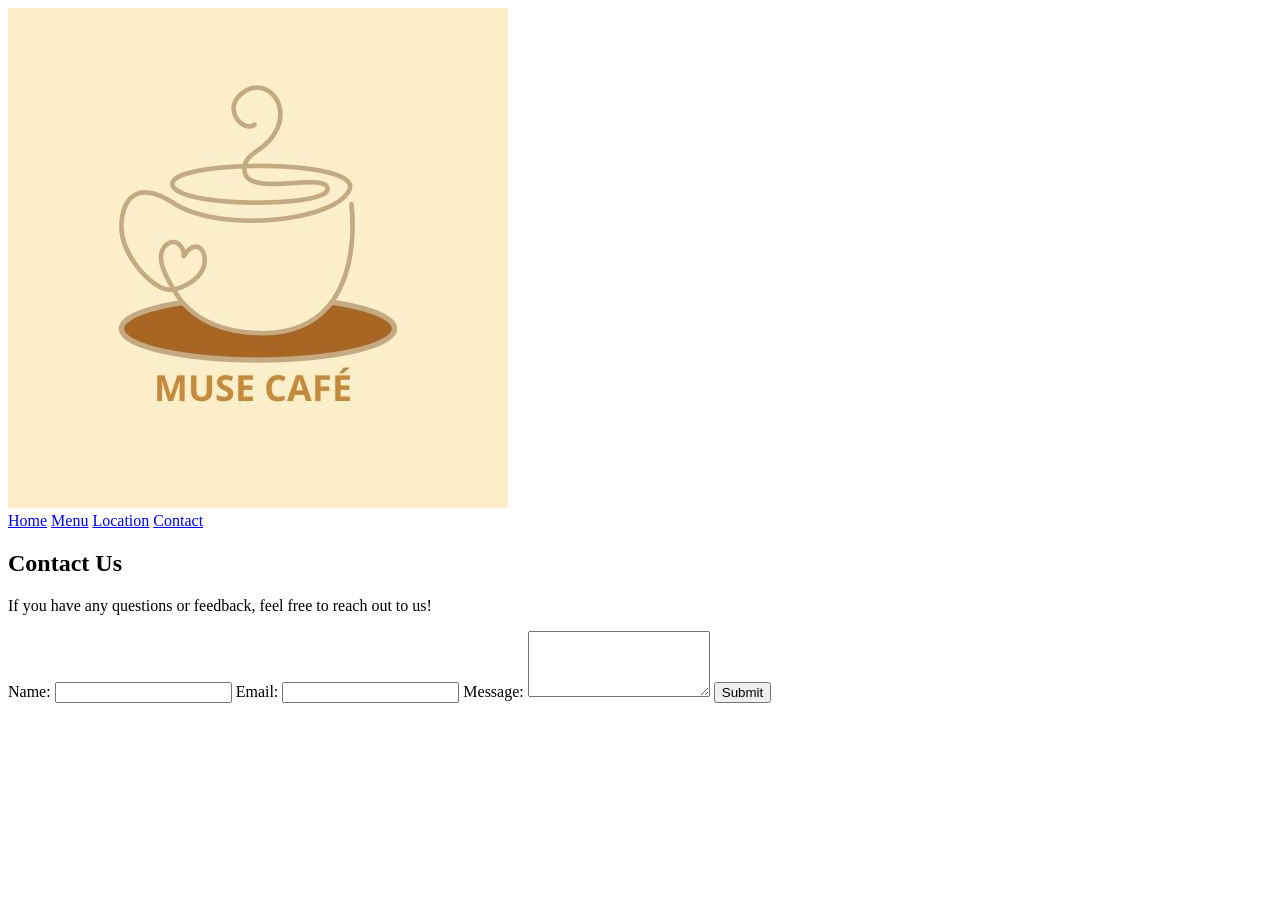
==== Contact.html @ 80cb1056 "Initial commit" ====
<!DOCTYPE html>
<html lang="en">

<head>
    <meta charset="UTF-8">
    <meta name="viewport" content="width=device-width, initial-scale=1.0">
    <title>Contact Us</title>
    <link rel="stylesheet" href="style.css">
</head>
 <header>
        <nav class="navbar">
            <div class="logo">
                <a href="index.html">
                    <img src="Images/Logo.jpg" alt="Muse Cafe Logo" />
                </a>
            </div>

            <div class="nav-links">
                <a href="index.html">Home</a>
                <a href="Menu.html">Menu</a>
                <a href="Locations.html">Location</a>
                <a href="Contact.html">Contact</a>
            </div>
        </nav>
    </header>

<body>

    <section class="contact-info">
        <h1>Contact Us</h1>
        <p>If you have any questions or feedback, feel free to reach out to us!</p>
       <form>
            <label for="name">Name:</label>
            <input type="text" id="name" name="name" required>

            <label for="email">Email:</label>
            <input type="email" id="email" name="email" required>

            <label for="message">Message:</label>
            <textarea id="message" name="message" rows="4" required></textarea>

            <button type="submit">Submit</button>
        </form>
</body>

</html>
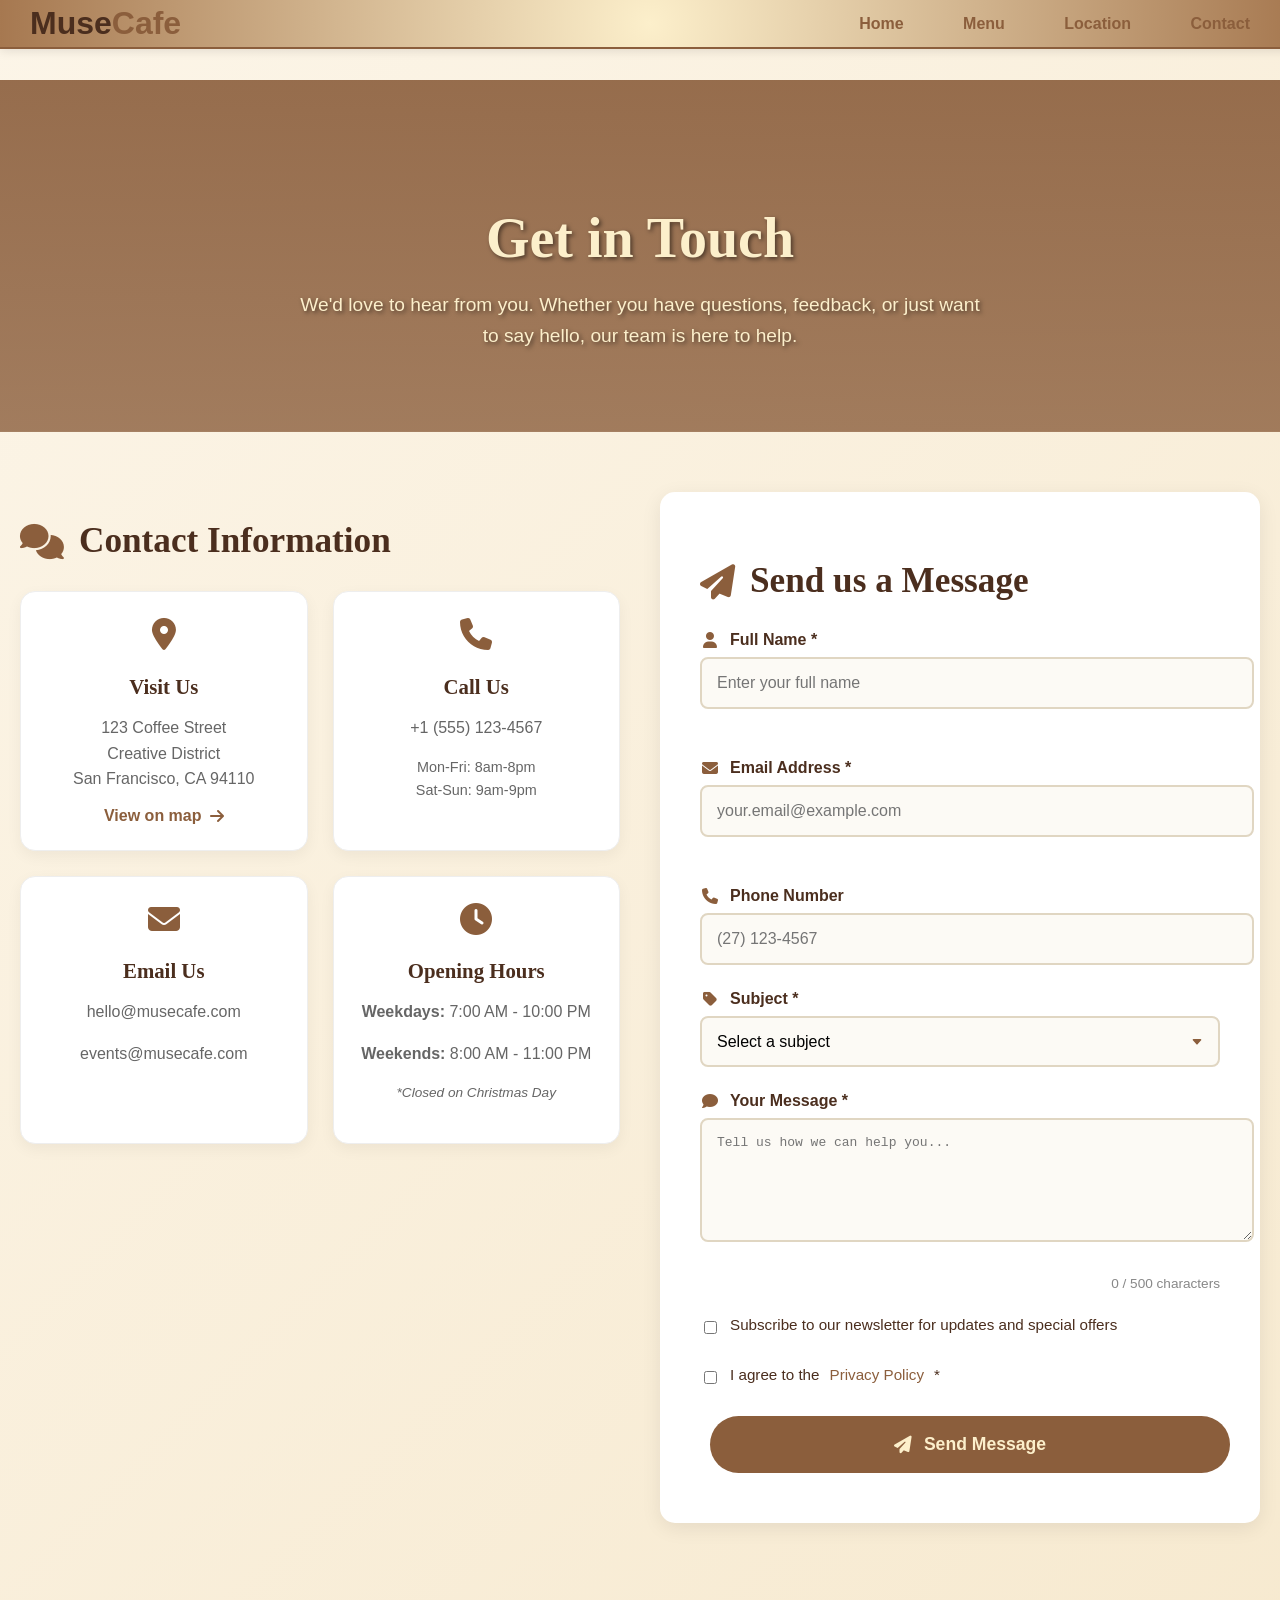
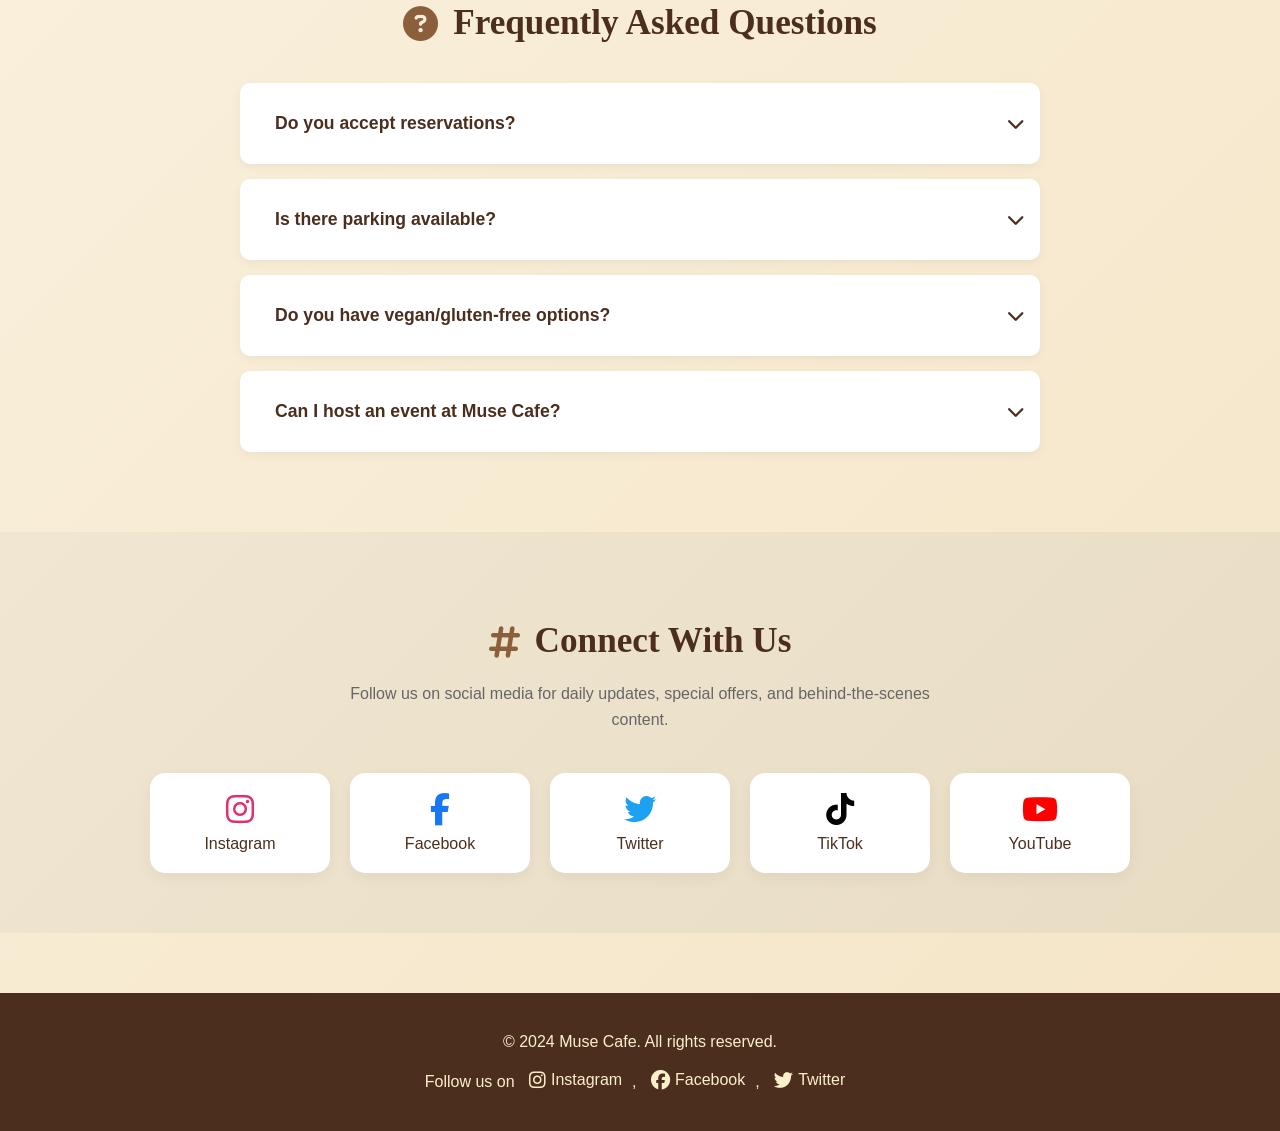
==== commit 682145a4: "contact" ====
--- a/Contact.html
+++ b/Contact.html
@@ -4,17 +4,19 @@
 <head>
     <meta charset="UTF-8">
     <meta name="viewport" content="width=device-width, initial-scale=1.0">
-    <title>Contact Us</title>
-    <link rel="stylesheet" href="style.css">
+    <title>Contact Us - Muse Cafe</title>
+    <link rel="stylesheet" href="css/style.css">
+    <link rel="stylesheet" href="css/contact.css">
+    <link rel="stylesheet" href="https://cdnjs.cloudflare.com/ajax/libs/font-awesome/6.4.0/css/all.min.css">
 </head>
- <header>
+
+<body>
+
+    <header>
         <nav class="navbar">
             <div class="logo">
-                <a href="index.html">
-                    <img src="Images/Logo.jpg" alt="Muse Cafe Logo" />
-                </a>
-            </div>
-
+                Muse<span>Cafe</span>
+            </div>
             <div class="nav-links">
                 <a href="index.html">Home</a>
                 <a href="Menu.html">Menu</a>
@@ -24,23 +26,253 @@
         </nav>
     </header>
 
-<body>
-
-    <section class="contact-info">
-        <h1>Contact Us</h1>
-        <p>If you have any questions or feedback, feel free to reach out to us!</p>
-       <form>
-            <label for="name">Name:</label>
-            <input type="text" id="name" name="name" required>
-
-            <label for="email">Email:</label>
-            <input type="email" id="email" name="email" required>
-
-            <label for="message">Message:</label>
-            <textarea id="message" name="message" rows="4" required></textarea>
-
-            <button type="submit">Submit</button>
-        </form>
+
+    <main class="contact-page">
+
+        <section class="contact-hero">
+            <div class="hero-content">
+                <h1>Get in Touch</h1>
+                <p>We'd love to hear from you. Whether you have questions, feedback, or just want to say hello, our team
+                    is here to help.</p>
+            </div>
+        </section>
+
+
+        <div class="contact-container">
+
+            <section class="contact-info">
+                <h2><i class="fas fa-comments"></i> Contact Information</h2>
+
+                <div class="info-grid">
+                    <div class="info-card">
+                        <div class="info-icon">
+                            <i class="fas fa-map-marker-alt"></i>
+                        </div>
+                        <div class="info-content">
+                            <h3>Visit Us</h3>
+                            <p>123 Coffee Street<br>Creative District<br>San Francisco, CA 94110</p>
+                            <a href="Locations.html" class="info-link">View on map <i
+                                    class="fas fa-arrow-right"></i></a>
+                        </div>
+                    </div>
+
+                    <div class="info-card">
+                        <div class="info-icon">
+                            <i class="fas fa-phone"></i>
+                        </div>
+                        <div class="info-content">
+                            <h3>Call Us</h3>
+                            <p>+1 (555) 123-4567</p>
+                            <p class="hours">Mon-Fri: 8am-8pm<br>Sat-Sun: 9am-9pm</p>
+                        </div>
+                    </div>
+
+                    <div class="info-card">
+                        <div class="info-icon">
+                            <i class="fas fa-envelope"></i>
+                        </div>
+                        <div class="info-content">
+                            <h3>Email Us</h3>
+                            <p>hello@musecafe.com</p>
+                            <p>events@musecafe.com</p>
+                        </div>
+                    </div>
+
+                    <div class="info-card">
+                        <div class="info-icon">
+                            <i class="fas fa-clock"></i>
+                        </div>
+                        <div class="info-content">
+                            <h3>Opening Hours</h3>
+                            <p><strong>Weekdays:</strong> 7:00 AM - 10:00 PM</p>
+                            <p><strong>Weekends:</strong> 8:00 AM - 11:00 PM</p>
+                            <p class="holiday-note">*Closed on Christmas Day</p>
+                        </div>
+                    </div>
+                </div>
+            </section>
+
+
+            <section class="contact-form-section">
+                <h2><i class="fas fa-paper-plane"></i> Send us a Message</h2>
+                <form id="contactForm" class="contact-form">
+                    <div class="form-group">
+                        <label for="name">
+                            <i class="fas fa-user"></i> Full Name *
+                        </label>
+                        <input type="text" id="name" name="name" required placeholder="Enter your full name">
+                        <div class="error-message" id="nameError"></div>
+                    </div>
+
+                    <div class="form-group">
+                        <label for="email">
+                            <i class="fas fa-envelope"></i> Email Address *
+                        </label>
+                        <input type="email" id="email" name="email" required placeholder="your.email@example.com">
+                        <div class="error-message" id="emailError"></div>
+                    </div>
+
+                    <div class="form-group">
+                        <label for="phone">
+                            <i class="fas fa-phone"></i> Phone Number
+                        </label>
+                        <input type="tel" id="phone" name="phone" placeholder="(27) 123-4567">
+                    </div>
+
+                    <div class="form-group">
+                        <label for="subject">
+                            <i class="fas fa-tag"></i> Subject *
+                        </label>
+                        <select id="subject" name="subject" required>
+                            <option value="" disabled selected>Select a subject</option>
+                            <option value="general">General Inquiry</option>
+                            <option value="feedback">Feedback & Suggestions</option>
+                            <option value="events">Event Booking</option>
+                            <option value="catering">Catering Services</option>
+                            <option value="partnership">Business Partnership</option>
+                            <option value="careers">Career Opportunities</option>
+                            <option value="other">Other</option>
+                        </select>
+                    </div>
+
+                    <div class="form-group">
+                        <label for="message">
+                            <i class="fas fa-comment"></i> Your Message *
+                        </label>
+                        <textarea id="message" name="message" rows="6" required
+                            placeholder="Tell us how we can help you..."></textarea>
+                        <div class="error-message" id="messageError"></div>
+                        <div class="char-count">
+                            <span id="charCount">0</span> / 500 characters
+                        </div>
+                    </div>
+
+                    <div class="form-group checkbox-group">
+                        <input type="checkbox" id="newsletter" name="newsletter">
+                        <label for="newsletter">
+                            Subscribe to our newsletter for updates and special offers
+                        </label>
+                    </div>
+
+                    <div class="form-group checkbox-group">
+                        <input type="checkbox" id="privacy" name="privacy" required>
+                        <label for="privacy">
+                            I agree to the <a href="privacy.html">Privacy Policy</a> *
+                        </label>
+                        <div class="error-message" id="privacyError"></div>
+                    </div>
+
+                    <button type="submit" class="submit-btn">
+                        <i class="fas fa-paper-plane"></i> Send Message
+                    </button>
+                </form>
+            </section>
+        </div>
+
+
+        <section class="faq-section">
+            <h2><i class="fas fa-question-circle"></i> Frequently Asked Questions</h2>
+            <div class="faq-container">
+                <div class="faq-item">
+                    <button class="faq-question">
+                        Do you accept reservations?
+                        <i class="fas fa-chevron-down"></i>
+                    </button>
+                    <div class="faq-answer">
+                        <p>Yes, we accept reservations for parties of 6 or more. For smaller groups, we operate on a
+                            first-come, first-served basis. You can make reservations by calling us or through our
+                            website.</p>
+                    </div>
+                </div>
+
+                <div class="faq-item">
+                    <button class="faq-question">
+                        Is there parking available?
+                        <i class="fas fa-chevron-down"></i>
+                    </button>
+                    <div class="faq-answer">
+                        <p>We have limited street parking available. There's also a paid parking garage two blocks away
+                            on Market Street. We recommend using public transportation or rideshare services.</p>
+                    </div>
+                </div>
+
+                <div class="faq-item">
+                    <button class="faq-question">
+                        Do you have vegan/gluten-free options?
+                        <i class="fas fa-chevron-down"></i>
+                    </button>
+                    <div class="faq-answer">
+                        <p>Absolutely! We offer a variety of vegan and gluten-free options. All our pastries have vegan
+                            alternatives, and we can modify most menu items to accommodate dietary restrictions.</p>
+                    </div>
+                </div>
+
+                <div class="faq-item">
+                    <button class="faq-question">
+                        Can I host an event at Muse Cafe?
+                        <i class="fas fa-chevron-down"></i>
+                    </button>
+                    <div class="faq-answer">
+                        <p>Yes! We host private events, book clubs, and business meetings. Please contact our events
+                            team at events@musecafe.com or call us to discuss your requirements.</p>
+                    </div>
+                </div>
+            </div>
+        </section>
+
+
+        <section class="social-section">
+            <h2><i class="fas fa-hashtag"></i> Connect With Us</h2>
+            <p>Follow us on social media for daily updates, special offers, and behind-the-scenes content.</p>
+            <div class="social-icons">
+                <a href="#" class="social-icon instagram">
+                    <i class="fab fa-instagram"></i>
+                    <span>Instagram</span>
+                </a>
+                <a href="#" class="social-icon facebook">
+                    <i class="fab fa-facebook-f"></i>
+                    <span>Facebook</span>
+                </a>
+                <a href="#" class="social-icon twitter">
+                    <i class="fab fa-twitter"></i>
+                    <span>Twitter</span>
+                </a>
+                <a href="#" class="social-icon tiktok">
+                    <i class="fab fa-tiktok"></i>
+                    <span>TikTok</span>
+                </a>
+                <a href="#" class="social-icon youtube">
+                    <i class="fab fa-youtube"></i>
+                    <span>YouTube</span>
+                </a>
+            </div>
+        </section>
+
+
+        <div id="successModal" class="modal">
+            <div class="modal-content">
+                <div class="modal-icon">
+                    <i class="fas fa-check-circle"></i>
+                </div>
+                <h3>Message Sent Successfully!</h3>
+                <p>Thank you for contacting Muse Cafe. We'll get back to you within 24-48 hours.</p>
+                <button class="modal-btn" id="closeModal">Close</button>
+            </div>
+        </div>
+    </main>
+
+
+    <footer>
+        <p>&copy; 2024 Muse Cafe. All rights reserved.</p>
+        <p class="social-links">
+            Follow us on
+            <a href="#"><i class="fab fa-instagram"></i> Instagram</a>,
+            <a href="#"><i class="fab fa-facebook"></i> Facebook</a>,
+            <a href="#"><i class="fab fa-twitter"></i> Twitter</a>
+        </p>
+    </footer>
+
+    <script src="js/contact.js"></script>
 </body>
 
 </html>
--- a/css/style.css
+++ b/css/style.css
@@ -0,0 +1,402 @@
+/* ===== Global Styles ===== */
+body {
+  background: radial-gradient(circle, #fcefcb, #8b5e3c);
+  font-family: "Arial", sans-serif;
+  margin: 0;
+  padding: 0;
+  text-align: center;
+  min-height: 100vh;
+  display: flex;
+  flex-direction: column;
+}
+
+/* ===== Header & Navigation ===== */
+.navbar {
+  background: radial-gradient(circle, #fcefcb, #a67850);
+  border-bottom: 2px solid #8b5e3c;
+  display: flex;
+  justify-content: space-between;
+  align-items: center;
+  padding: 5px 10px;
+  position: fixed;
+  top: 0;
+  width: 100%;
+  backdrop-filter: blur(4px);
+  z-index: 1000;
+  box-shadow: 0 2px 10px rgba(0, 0, 0, 0.1);
+}
+
+.logo {
+  font-size: 2em;
+  font-weight: bold;
+  color: #4b2e1e;
+  margin-left: 20px;
+}
+
+.logo span {
+  color: #8b5e3c;
+}
+
+.nav-links a {
+  color: #8b5e3c;
+  text-decoration: none;
+  margin-right: 25px;
+  padding: 10px 15px;
+  transition: all 0.3s ease;
+  font-weight: bold;
+  border-radius: 5px;
+}
+
+.nav-links a:hover {
+  background-color: #8b5e3c;
+  color: #fcefcb;
+}
+
+/* ===== Hero Section ===== */
+.background-image {
+  background-image: url("Images/CafeBackground.jpg");
+  background-size: cover;
+  background-position: center;
+  height: 70vh;
+  display: flex;
+  align-items: center;
+  justify-content: center;
+  margin-top: 70px;
+  position: relative;
+}
+
+.background-image::before {
+  content: "";
+  position: absolute;
+  top: 0;
+  left: 0;
+  right: 0;
+  bottom: 0;
+  background: rgba(0, 0, 0, 0.3);
+}
+
+.hero-content {
+  position: relative;
+  z-index: 1;
+  color: white;
+  text-shadow: 2px 2px 4px rgba(0, 0, 0, 0.5);
+}
+
+.hero-content h1 {
+  font-size: 3.5em;
+  margin-bottom: 20px;
+  color: #fcefcb;
+}
+
+.hero-content p {
+  font-size: 1.5em;
+  color: #fcefcb;
+}
+
+main {
+  flex: 1;
+}
+
+.body-content {
+  padding: 60px 20px;
+  max-width: 800px;
+  margin: 0 auto;
+}
+
+.body-content p {
+  font-size: 1.2em;
+  line-height: 1.8;
+  color: #4b2e1e;
+  margin-bottom: 40px;
+}
+
+.offers {
+  text-align: center;
+  padding: 80px 40px;
+  background-color: #fcefcb;
+}
+
+.offers h2 {
+  color: #8b5e3c;
+  font-size: 2.5em;
+  margin-bottom: 50px;
+  text-transform: uppercase;
+  letter-spacing: 2px;
+}
+
+.offer-container {
+  display: flex;
+  justify-content: center;
+  gap: 40px;
+  flex-wrap: wrap;
+  max-width: 1200px;
+  margin: 0 auto;
+}
+
+.offer-box {
+  background-color: #ffffff;
+  border: 2px solid #8b5e3c;
+  border-radius: 12px;
+  width: 300px;
+  padding: 20px;
+  text-align: center;
+  transition: all 0.3s ease;
+  box-shadow: 0 5px 15px rgba(0, 0, 0, 0.1);
+}
+
+.offer-box img {
+  width: 100%;
+  height: 200px;
+  object-fit: cover;
+  border-radius: 10px;
+  margin-bottom: 15px;
+}
+
+.offer-box:hover {
+  transform: translateY(-10px) scale(1.02);
+  box-shadow: 0 15px 30px rgba(0, 0, 0, 0.2);
+}
+
+.offer-box h3 {
+  color: #8b5e3c;
+  margin: 15px 0;
+  font-size: 1.5em;
+}
+
+.offer-box p {
+  color: #333;
+  font-size: 1em;
+  line-height: 1.6;
+  margin: 10px 0 20px;
+}
+
+.offer-box button {
+  background-color: #8b5e3c;
+  border: none;
+  border-radius: 5px;
+  color: #fcefcb;
+  cursor: pointer;
+  font-size: 16px;
+  font-weight: bold;
+  padding: 12px 25px;
+  transition: all 0.3s ease;
+  width: 100%;
+}
+
+.offer-box button:hover {
+  background-color: #a67850;
+  transform: translateY(-2px);
+}
+
+footer {
+  background-color: #4b2e1e;
+  color: #fcefcb;
+  padding: 30px 20px;
+  margin-top: auto;
+}
+
+footer p {
+  color: #fcefcb;
+  margin: 10px 0;
+}
+
+.social-links {
+  margin-top: 20px;
+}
+
+.social-links a {
+  color: #fcefcb;
+  text-decoration: none;
+  margin: 0 10px;
+  transition: color 0.3s ease;
+  display: inline-flex;
+  align-items: center;
+  gap: 5px;
+}
+
+.social-links a:hover {
+  color: #d6a727;
+}
+
+.social-links i {
+  font-size: 1.2em;
+}
+
+h1,
+h2,
+h3,
+h4,
+h5,
+h6 {
+  color: #4b2e1e;
+  font-family: "Georgia", serif;
+}
+
+h1 {
+  font-size: 3em;
+}
+
+h2 {
+  font-size: 2.5em;
+}
+
+h3 {
+  font-size: 1.8em;
+}
+
+button {
+  background-color: #8b5e3c;
+  border: none;
+  border-radius: 5px;
+  color: #fcefcb;
+  cursor: pointer;
+  font-size: 16px;
+  margin: 10px;
+  padding: 12px 25px;
+  transition: all 0.3s ease;
+  font-weight: bold;
+}
+
+button:hover {
+  background-color: #a67850;
+  transform: translateY(-2px);
+  box-shadow: 0 5px 15px rgba(0, 0, 0, 0.2);
+}
+
+.modal {
+  display: none;
+  position: fixed;
+  z-index: 2000;
+  padding-top: 60px;
+  left: 0;
+  top: 0;
+  width: 100%;
+  height: 100%;
+  background-color: rgba(0, 0, 0, 0.9);
+  animation: fadeIn 0.3s ease;
+}
+
+@keyframes fadeIn {
+  from {
+    opacity: 0;
+  }
+  to {
+    opacity: 1;
+  }
+}
+
+.modal-content {
+  margin: auto;
+  display: block;
+  max-width: 90%;
+  max-height: 80%;
+  border-radius: 10px;
+  box-shadow: 0 0 30px rgba(255, 255, 255, 0.1);
+  animation: zoomIn 0.3s ease;
+}
+
+@keyframes zoomIn {
+  from {
+    transform: scale(0.8);
+    opacity: 0;
+  }
+  to {
+    transform: scale(1);
+    opacity: 1;
+  }
+}
+
+.close {
+  position: absolute;
+  top: 20px;
+  right: 35px;
+  color: white;
+  font-size: 40px;
+  font-weight: bold;
+  cursor: pointer;
+  transition: color 0.3s ease;
+}
+
+.close:hover {
+  color: #8b5e3c;
+}
+
+@media (max-width: 768px) {
+  .navbar {
+    flex-direction: column;
+    padding: 10px;
+  }
+
+  .logo {
+    margin: 10px 0;
+  }
+
+  .nav-links {
+    display: flex;
+    flex-wrap: wrap;
+    justify-content: center;
+    gap: 10px;
+  }
+
+  .nav-links a {
+    margin: 5px;
+    padding: 8px 12px;
+  }
+
+  .background-image {
+    height: 50vh;
+    margin-top: 120px;
+  }
+
+  .hero-content h1 {
+    font-size: 2.5em;
+  }
+
+  .hero-content p {
+    font-size: 1.2em;
+  }
+
+  .offers {
+    padding: 40px 20px;
+  }
+
+  .offers h2 {
+    font-size: 2em;
+  }
+
+  .offer-container {
+    gap: 20px;
+  }
+
+  .offer-box {
+    width: 90%;
+    max-width: 300px;
+  }
+
+  h1 {
+    font-size: 2.5em;
+  }
+
+  h2 {
+    font-size: 2em;
+  }
+}
+
+@media (max-width: 480px) {
+  .hero-content h1 {
+    font-size: 2em;
+  }
+
+  .hero-content p {
+    font-size: 1em;
+  }
+
+  .offers h2 {
+    font-size: 1.8em;
+  }
+
+  .offer-box {
+    width: 100%;
+    padding: 15px;
+  }
+}
--- a/css/contact.css
+++ b/css/contact.css
@@ -0,0 +1,529 @@
+.contact-page {
+  padding-top: 80px;
+  background: linear-gradient(135deg, #fcf5e8 0%, #f5e6c8 100%);
+  min-height: 100vh;
+}
+
+.contact-hero {
+  background: linear-gradient(rgba(139, 94, 60, 0.9), rgba(139, 94, 60, 0.8)),
+    url("https://images.unsplash.com/photo-1516733968668-dbdce39c4651?w=1200&auto=format&fit=crop");
+  background-size: cover;
+  background-position: center;
+  color: white;
+  text-align: center;
+  padding: 80px 20px;
+}
+
+.contact-hero h1 {
+  font-size: 3.5em;
+  margin-bottom: 20px;
+  color: #fcefcb;
+}
+
+.contact-hero p {
+  font-size: 1.2em;
+  max-width: 700px;
+  margin: 0 auto;
+  line-height: 1.6;
+  color: #fcefcb;
+}
+
+.contact-container {
+  display: grid;
+  grid-template-columns: 1fr 1fr;
+  gap: 40px;
+  max-width: 1400px;
+  margin: 60px auto;
+  padding: 0 20px;
+}
+
+.contact-info h2,
+.contact-form-section h2 {
+  font-size: 2.2em;
+  color: #4b2e1e;
+  margin-bottom: 30px;
+  display: flex;
+  align-items: center;
+  gap: 15px;
+}
+
+.contact-info h2 i,
+.contact-form-section h2 i {
+  color: #8b5e3c;
+}
+
+.info-grid {
+  display: grid;
+  grid-template-columns: repeat(2, 1fr);
+  gap: 25px;
+}
+
+.info-card {
+  background: white;
+  border-radius: 15px;
+  padding: 25px;
+  box-shadow: 0 5px 15px rgba(0, 0, 0, 0.05);
+  transition: transform 0.3s ease, box-shadow 0.3s ease;
+  border: 1px solid #eee;
+}
+
+.info-card:hover {
+  transform: translateY(-5px);
+  box-shadow: 0 10px 25px rgba(0, 0, 0, 0.1);
+}
+
+.info-icon {
+  font-size: 2em;
+  color: #8b5e3c;
+  margin-bottom: 15px;
+}
+
+.info-content h3 {
+  color: #4b2e1e;
+  margin-bottom: 10px;
+  font-size: 1.3em;
+}
+
+.info-content p {
+  color: #666;
+  line-height: 1.6;
+  margin-bottom: 15px;
+}
+
+.hours {
+  font-size: 0.9em;
+  color: #888;
+}
+
+.holiday-note {
+  font-size: 0.85em;
+  color: #ff6b6b;
+  font-style: italic;
+  margin-top: 10px;
+}
+
+.info-link {
+  display: inline-flex;
+  align-items: center;
+  gap: 8px;
+  color: #8b5e3c;
+  text-decoration: none;
+  font-weight: 600;
+  transition: gap 0.3s ease;
+}
+
+.info-link:hover {
+  gap: 12px;
+}
+
+.contact-form-section {
+  background: white;
+  padding: 40px;
+  border-radius: 15px;
+  box-shadow: 0 5px 20px rgba(0, 0, 0, 0.08);
+}
+
+.form-group {
+  margin-bottom: 25px;
+}
+
+.form-group label {
+  display: flex;
+  align-items: center;
+  gap: 10px;
+  color: #4b2e1e;
+  font-weight: 600;
+  margin-bottom: 8px;
+}
+
+.form-group label i {
+  color: #8b5e3c;
+  width: 20px;
+}
+
+.form-group input,
+.form-group select,
+.form-group textarea {
+  width: 100%;
+  padding: 15px;
+  border: 2px solid #e0d6c2;
+  border-radius: 8px;
+  font-size: 1em;
+  transition: border-color 0.3s ease;
+  background: #fcfaf5;
+}
+
+.form-group input:focus,
+.form-group select:focus,
+.form-group textarea:focus {
+  outline: none;
+  border-color: #8b5e3c;
+  background: white;
+}
+
+.form-group select {
+  cursor: pointer;
+  appearance: none;
+  background-image: url("data:image/svg+xml,%3Csvg xmlns='http://www.w3.org/2000/svg' width='12' height='12' fill='%238b5e3c' viewBox='0 0 16 16'%3E%3Cpath d='M7.247 11.14 2.451 5.658C1.885 5.013 2.345 4 3.204 4h9.592a1 1 0 0 1 .753 1.659l-4.796 5.48a1 1 0 0 1-1.506 0z'/%3E%3C/svg%3E");
+  background-repeat: no-repeat;
+  background-position: right 15px center;
+  background-size: 12px;
+}
+
+.error-message {
+  color: #ff6b6b;
+  font-size: 0.85em;
+  margin-top: 5px;
+  min-height: 20px;
+}
+
+.char-count {
+  text-align: right;
+  font-size: 0.85em;
+  color: #888;
+  margin-top: 5px;
+}
+
+.checkbox-group {
+  display: flex;
+  align-items: flex-start;
+  gap: 10px;
+}
+
+.checkbox-group input {
+  width: auto;
+  margin-top: 5px;
+}
+
+.checkbox-group label {
+  font-weight: normal;
+  font-size: 0.95em;
+}
+
+.checkbox-group a {
+  color: #8b5e3c;
+  text-decoration: none;
+}
+
+.checkbox-group a:hover {
+  text-decoration: underline;
+}
+
+.submit-btn {
+  background-color: #8b5e3c;
+  color: #fcefcb;
+  border: none;
+  padding: 18px 40px;
+  border-radius: 30px;
+  font-size: 1.1em;
+  font-weight: 600;
+  cursor: pointer;
+  transition: all 0.3s ease;
+  display: flex;
+  align-items: center;
+  justify-content: center;
+  gap: 12px;
+  width: 100%;
+  margin-top: 20px;
+}
+
+.submit-btn:hover {
+  background-color: #a67850;
+  transform: translateY(-3px);
+  box-shadow: 0 10px 20px rgba(139, 94, 60, 0.2);
+}
+
+.submit-btn:disabled {
+  background-color: #ccc;
+  cursor: not-allowed;
+  transform: none;
+}
+
+.faq-section {
+  max-width: 1000px;
+  margin: 80px auto;
+  padding: 0 20px;
+}
+
+.faq-section h2 {
+  font-size: 2.2em;
+  color: #4b2e1e;
+  text-align: center;
+  margin-bottom: 40px;
+  display: flex;
+  align-items: center;
+  justify-content: center;
+  gap: 15px;
+}
+
+.faq-section h2 i {
+  color: #8b5e3c;
+}
+
+.faq-container {
+  max-width: 800px;
+  margin: 0 auto;
+}
+
+.faq-item {
+  margin-bottom: 15px;
+  border-radius: 10px;
+  overflow: hidden;
+  background: white;
+  box-shadow: 0 3px 10px rgba(0, 0, 0, 0.05);
+}
+
+.faq-question {
+  width: 100%;
+  text-align: left;
+  padding: 20px 25px;
+  background: white;
+  border: none;
+  color: #4b2e1e;
+  font-size: 1.1em;
+  font-weight: 600;
+  cursor: pointer;
+  display: flex;
+  justify-content: space-between;
+  align-items: center;
+  transition: background-color 0.3s ease;
+}
+
+.faq-question:hover {
+  background-color: #f9f5f0;
+}
+
+.faq-question i {
+  transition: transform 0.3s ease;
+}
+
+.faq-question.active i {
+  transform: rotate(180deg);
+}
+
+.faq-answer {
+  padding: 0 25px;
+  max-height: 0;
+  overflow: hidden;
+  transition: max-height 0.3s ease, padding 0.3s ease;
+  background-color: #f9f5f0;
+}
+
+.faq-answer.active {
+  padding: 20px 25px;
+  max-height: 300px;
+}
+
+.faq-answer p {
+  color: #666;
+  line-height: 1.6;
+  margin: 0;
+}
+
+.social-section {
+  text-align: center;
+  padding: 60px 20px;
+  background: linear-gradient(135deg, #f0e6d2 0%, #e8dcc3 100%);
+  margin: 60px 0;
+}
+
+.social-section h2 {
+  font-size: 2.2em;
+  color: #4b2e1e;
+  margin-bottom: 20px;
+  display: flex;
+  align-items: center;
+  justify-content: center;
+  gap: 15px;
+}
+
+.social-section h2 i {
+  color: #8b5e3c;
+}
+
+.social-section p {
+  color: #666;
+  max-width: 600px;
+  margin: 0 auto 40px;
+  line-height: 1.6;
+}
+
+.social-icons {
+  display: flex;
+  justify-content: center;
+  gap: 20px;
+  flex-wrap: wrap;
+}
+
+.social-icon {
+  display: flex;
+  flex-direction: column;
+  align-items: center;
+  gap: 10px;
+  padding: 20px 30px;
+  background: white;
+  border-radius: 15px;
+  text-decoration: none;
+  color: #4b2e1e;
+  transition: all 0.3s ease;
+  min-width: 120px;
+  box-shadow: 0 5px 15px rgba(0, 0, 0, 0.05);
+}
+
+.social-icon:hover {
+  transform: translateY(-5px);
+  box-shadow: 0 10px 25px rgba(0, 0, 0, 0.1);
+}
+
+.social-icon i {
+  font-size: 2em;
+}
+
+.social-icon.instagram i {
+  color: #e1306c;
+}
+.social-icon.facebook i {
+  color: #1877f2;
+}
+.social-icon.twitter i {
+  color: #1da1f2;
+}
+.social-icon.tiktok i {
+  color: #000000;
+}
+.social-icon.youtube i {
+  color: #ff0000;
+}
+
+.modal {
+  display: none;
+  position: fixed;
+  top: 0;
+  left: 0;
+  width: 100%;
+  height: 100%;
+  background-color: rgba(0, 0, 0, 0.7);
+  z-index: 2000;
+  align-items: center;
+  justify-content: center;
+  animation: fadeIn 0.3s ease;
+}
+
+.modal-content {
+  background: white;
+  padding: 50px;
+  border-radius: 20px;
+  text-align: center;
+  max-width: 500px;
+  width: 90%;
+  animation: slideIn 0.3s ease;
+}
+
+@keyframes slideIn {
+  from {
+    transform: translateY(-50px);
+    opacity: 0;
+  }
+  to {
+    transform: translateY(0);
+    opacity: 1;
+  }
+}
+
+.modal-icon {
+  font-size: 4em;
+  color: #4caf50;
+  margin-bottom: 20px;
+}
+
+.modal-content h3 {
+  color: #4b2e1e;
+  margin-bottom: 15px;
+  font-size: 1.8em;
+}
+
+.modal-content p {
+  color: #666;
+  margin-bottom: 30px;
+  line-height: 1.6;
+}
+
+.modal-btn {
+  background-color: #8b5e3c;
+  color: #fcefcb;
+  border: none;
+  padding: 15px 40px;
+  border-radius: 30px;
+  font-size: 1.1em;
+  cursor: pointer;
+  transition: background-color 0.3s ease;
+}
+
+.modal-btn:hover {
+  background-color: #a67850;
+}
+
+@media (max-width: 1024px) {
+  .contact-container {
+    grid-template-columns: 1fr;
+    gap: 60px;
+  }
+
+  .info-grid {
+    grid-template-columns: repeat(2, 1fr);
+  }
+}
+
+@media (max-width: 768px) {
+  .contact-hero h1 {
+    font-size: 2.5em;
+  }
+
+  .contact-hero p {
+    font-size: 1.1em;
+  }
+
+  .info-grid {
+    grid-template-columns: 1fr;
+  }
+
+  .contact-form-section {
+    padding: 30px 20px;
+  }
+
+  .social-icons {
+    gap: 15px;
+  }
+
+  .social-icon {
+    min-width: 100px;
+    padding: 15px 20px;
+  }
+}
+
+@media (max-width: 480px) {
+  .contact-hero h1 {
+    font-size: 2em;
+  }
+
+  .contact-info h2,
+  .contact-form-section h2,
+  .faq-section h2,
+  .social-section h2 {
+    font-size: 1.8em;
+  }
+
+  .faq-question {
+    font-size: 1em;
+    padding: 15px 20px;
+  }
+
+  .social-icon {
+    min-width: 80px;
+    padding: 10px 15px;
+  }
+
+  .social-icon span {
+    font-size: 0.9em;
+  }
+}
